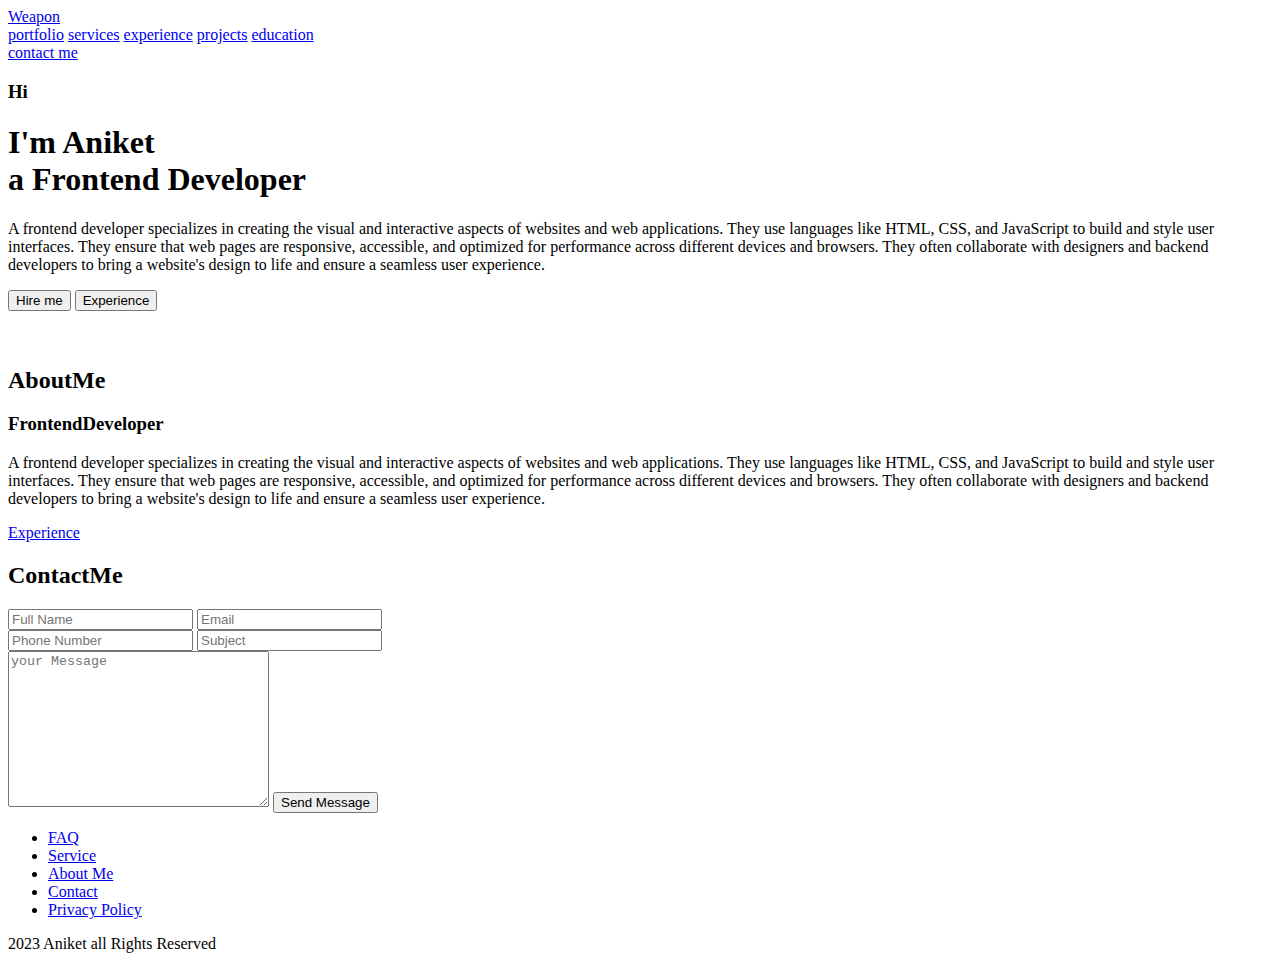
==== task 2/html code.html @ 9d60fb15 "Add files via upload" ====
<!DOCTYPE html>
<html lang="en">
    <head>
        <meta charset="UTF=8">
        <meta name="viewport"
        content="width=device-width,initial-scale=1.0">
        <title>simple portfolio</title>
        <link rel="stylesheet" href="style.css">

    </head>
    <body>
        <header class="header">
            <a href="#" class="logo"><span>Wea</span>pon</a>
            <nav class="navbar">
                <a href="#" class="active">portfolio</a>
                <a href="#">services</a>
                <a href="#">experience</a>
                <a href="#">projects</a>
                <a href="#">education</a>
            </nav>
            <a href="#" class="contact">contact me</a>
        </header>
        <section class="home">
            <div class="home-content">
                <h3>Hi</h3>
                <h1>I'm <span>Aniket<br></span>a Frontend Developer</h1>
             <p>
                A frontend developer specializes in creating the visual and interactive aspects of websites and web applications. They use languages like HTML, CSS, and JavaScript to build and style user interfaces. They ensure that web pages are responsive, accessible, and optimized for performance across different devices and browsers. They often collaborate with designers and backend developers to bring a website's design to life and ensure a seamless user experience.
             </p>
             <div class="btn-box">
                <button class="btn-1">Hire me</button>
                <button class="btn-2">Experience</button>
             </div>
            </div>
            <div class="img-box">
                <img src="image.jpg" alt="">
            </div>
        </section>
        <section class="about">
            <div class="about-img">
                <img src="image.jpg" alt="">
            </div>
            <div class="about-content">
                <h2 class="heading">About<span>Me</span></h2>
                <h3>Frontend<span>Developer</span></h3>
                <p>
                    A frontend developer specializes in creating the visual and interactive aspects of websites and web applications. They use languages like HTML, CSS, and JavaScript to build and style user interfaces. They ensure that web pages are responsive, accessible, and optimized for performance across different devices and browsers. They often collaborate with designers and backend developers to bring a website's design to life and ensure a seamless user experience.   
                </p>
                <a href="#" class="btn-2">Experience</a>
            </div>
        </section>
        <section class="contact-form">
            <h2 clas="contact-me">Contact<span>Me</span></h2>
            <form action="#">
                <div class="input.box">
                    <input type="text" placeholder="Full Name">
                    <input type="email"
                    placeholder="Email">
                </div>
                <div class="input.box">
                    <input type="number" 
                    placeholder="Phone Number">
                    <input type="text"
                    placeholder="Subject">
                </div>
                <textarea name="" id="" cols="30" rows="10" placeholder="your Message"></textarea>
                <input type="submit" value="Send Message" class="btn-1">
            </form>
        </section>
        <footer class="footer">
            <div class="Social">
                <a href="#"><i class=' https://github.com/'></i></a>
                <a href="#"><i class='bx bxl-linkedin-square'></i></a>
               
            </div>
            <ul class="list">
                <li>
                    <a href="#">FAQ</a>
                </li>
                <li>
                    <a href="#">Service</a>
                </li>
                <li>
                    <a href="#">About Me</a>
                </li>
                <li>
                    <a href="#">Contact</a>
                </li>
                <li>
                    <a href="#">Privacy Policy</a>
                </li>
            </ul>
            <p calss="copyright">2023 Aniket all Rights Reserved</p>
        </footer>
    </body>
</html>
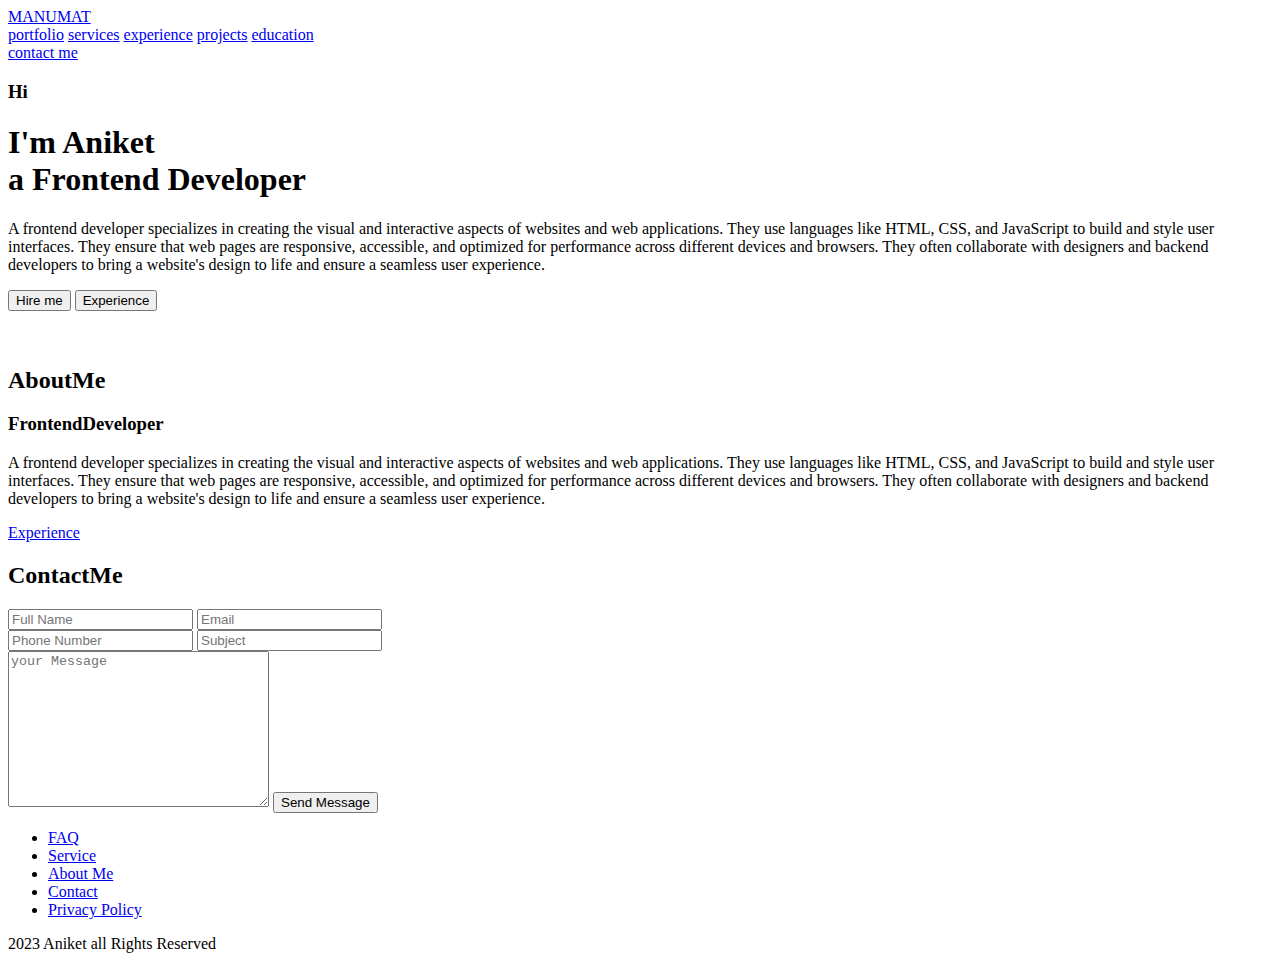
==== commit a9a87a60: "Update html code.html" ====
--- a/task 2/html code.html
+++ b/task 2/html code.html
@@ -10,7 +10,7 @@
     </head>
     <body>
         <header class="header">
-            <a href="#" class="logo"><span>Wea</span>pon</a>
+            <a href="#" class="logo"><span>MANU</span>MAT</a>
             <nav class="navbar">
                 <a href="#" class="active">portfolio</a>
                 <a href="#">services</a>
@@ -93,4 +93,4 @@
             <p calss="copyright">2023 Aniket all Rights Reserved</p>
         </footer>
     </body>
-</html>+</html>
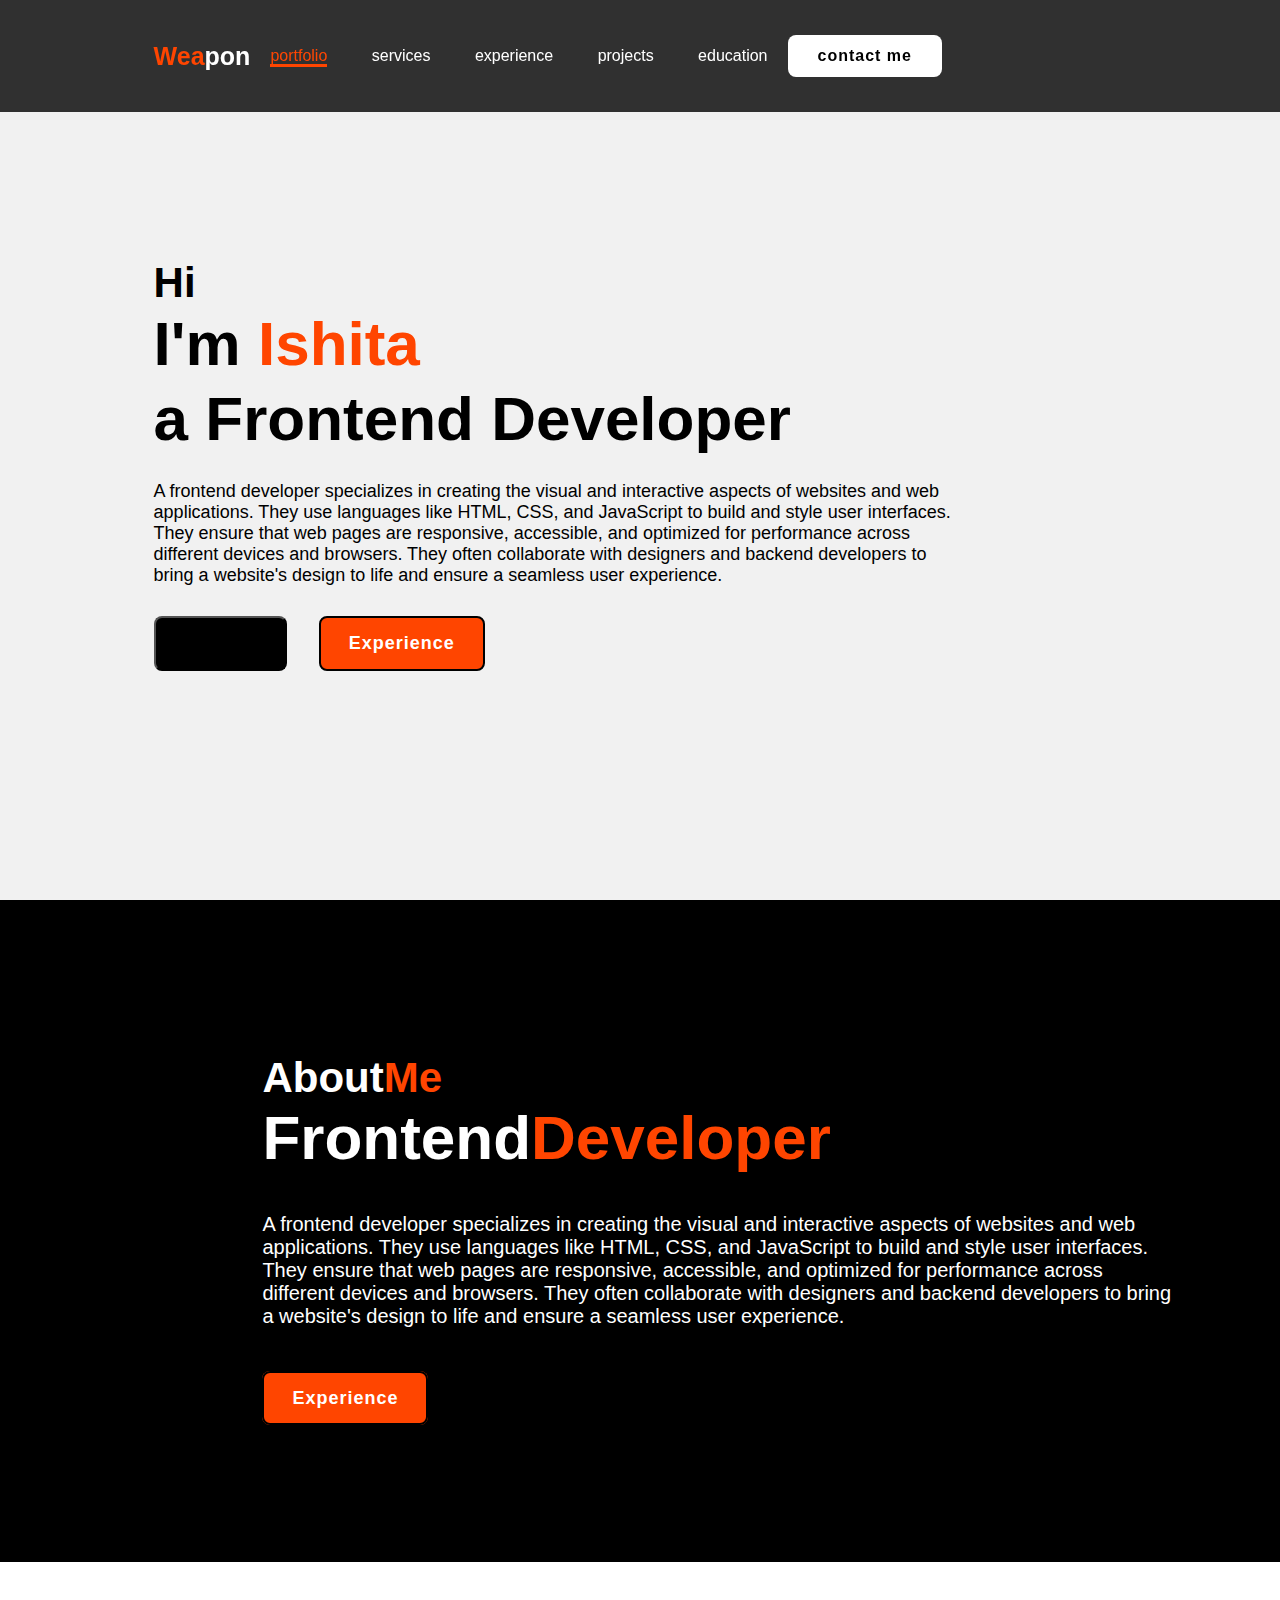
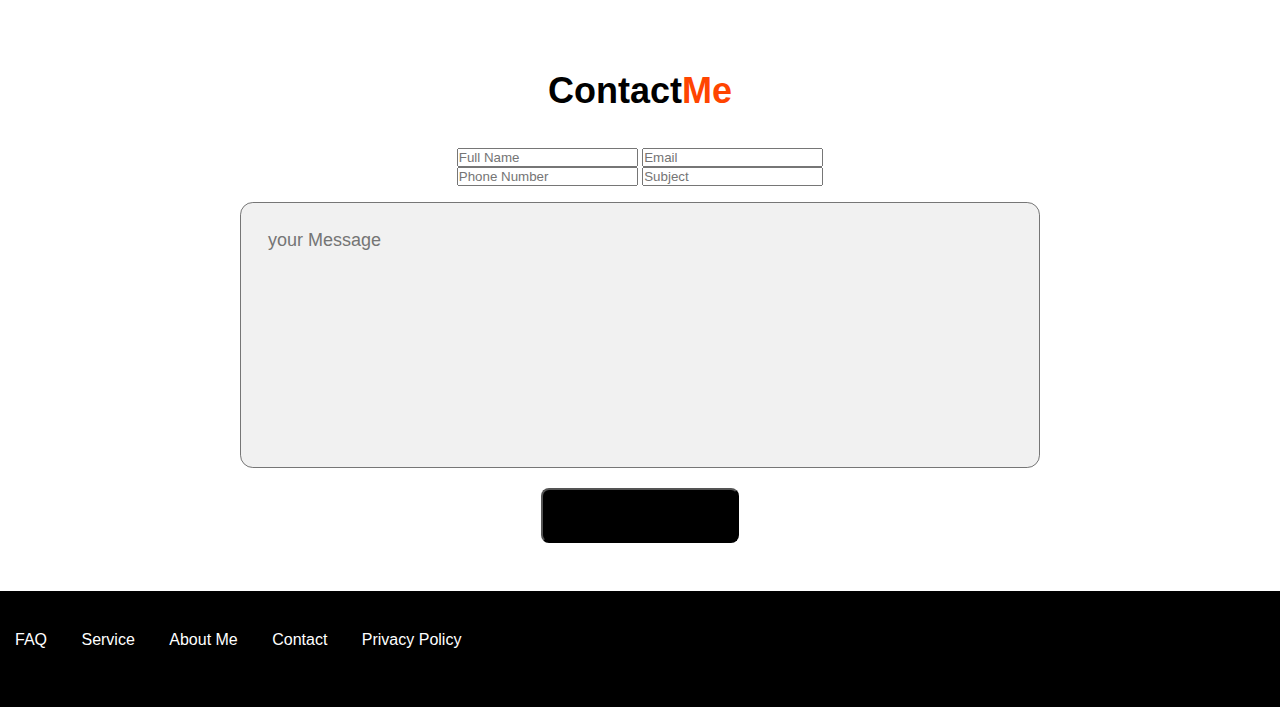
==== commit a1c92377: "Add files via upload" ====
--- a/task 2/html code.html
+++ b/task 2/html code.html
@@ -5,12 +5,12 @@
         <meta name="viewport"
         content="width=device-width,initial-scale=1.0">
         <title>simple portfolio</title>
-        <link rel="stylesheet" href="style.css">
+        <link rel="stylesheet" href="css code.css">
 
     </head>
     <body>
         <header class="header">
-            <a href="#" class="logo"><span>MANU</span>MAT</a>
+            <a href="#" class="logo"><span>Wea</span>pon</a>
             <nav class="navbar">
                 <a href="#" class="active">portfolio</a>
                 <a href="#">services</a>
@@ -23,7 +23,7 @@
         <section class="home">
             <div class="home-content">
                 <h3>Hi</h3>
-                <h1>I'm <span>Aniket<br></span>a Frontend Developer</h1>
+                <h1>I'm <span>Ishita<br></span>a Frontend Developer</h1>
              <p>
                 A frontend developer specializes in creating the visual and interactive aspects of websites and web applications. They use languages like HTML, CSS, and JavaScript to build and style user interfaces. They ensure that web pages are responsive, accessible, and optimized for performance across different devices and browsers. They often collaborate with designers and backend developers to bring a website's design to life and ensure a seamless user experience.
              </p>
@@ -90,7 +90,7 @@
                     <a href="#">Privacy Policy</a>
                 </li>
             </ul>
-            <p calss="copyright">2023 Aniket all Rights Reserved</p>
+            <p calss="copyright">2024 Ishita all Rights Reserved</p>
         </footer>
     </body>
-</html>
+</html>--- a/task 2/css code.css
+++ b/task 2/css code.css
@@ -0,0 +1,277 @@
+*{
+    margin: 0;
+    padding: 0;
+    box-sizing:border-box;
+    font-family:'Poppins',sans-serif;
+    text-decoration:none;
+    list-style:none;
+
+}
+.header{
+    position: fixed;
+    top:0;
+    left:0;
+    width:100%;
+    padding: 35px 12%;
+    background:rgba(0,0,0,0.8);
+    backdrop-filter:blur(10px);
+    display:flex;
+    justify-content:space-betwen;
+    align-items:center;
+    z-index:100%;
+}
+.logo{
+    font-size:25px;
+    color:white;
+    font-weight:600;
+    transition:0.3s ease;
+
+}
+.logo:hover{
+    color:orangered;
+    text-shadow:0 0 25px orangered;
+    transform:scale(1.1);
+
+}
+span{
+    color:orangered;
+}
+.navbar a{
+    font: size 18px;
+    color:white;
+    font-weight: 500;
+    margin:0 20px;
+    border-bottom:3px solid transparent;
+    transition:0.3s ease;
+
+}
+.navbar a:hover,
+.navbar a.active{
+    color:orangered;
+    border-bottom:3px solid orangered;
+
+}
+.contact{
+    padding: 10px 28px;
+    background-color:white;
+    color:black;
+    border:2px solid transparent;
+    border-radius:8px;
+    font-size: 16px;
+    letter-spacing:1px;
+    font-weight:600;
+    transition:0.3s ease;
+}
+.contact:hover{
+    background-color:orangered;
+    box-shadow:0 0 25px orangered;
+    color:white;
+
+}
+.home{
+    width: 100%;
+    min-height:100vh;
+    background:rgb(241,241,241);
+    display:flex;
+    align-items:center;
+    gap:7em;
+    padding: 30px 12% 0;
+
+}
+.home-content{
+    max-width:800px;
+
+}
+.home-content h3{
+    font-size:42px;
+}
+.home-content h1{
+    font-size:62px;
+    line-height: 1.2;
+}
+.home-content p{
+    font-size:18px;
+    margin:25px 0 30px;
+}
+.btn-box{
+    width: 345px;
+    display:flex;
+    gap:2em
+}
+.btn-1{
+    padding: 15px 28px;
+    background-color:black;
+    border:2px solid transition;
+    border-radius:8px;
+    font-size:18px;
+    letter-spacing:1px;
+    font-weight:600;
+    transition:0.3s ease;
+    cursor:pointer;
+
+
+}
+.btn-1:hover{
+    background-color:white;
+    color:black;
+    border:2px solid black;
+
+}
+
+.btn-2{
+    padding: 15px 28px;
+    background-color:orangered;
+    color:white;
+    border:2px solid black;
+    border-radius:8px;
+    font-size:18px;
+    letter-spacing:1px;
+    font-weight:600;
+    transition:0.3s ease;
+    cursor:pointer;
+
+
+}
+.btn-2:hover{
+    background-color:white;
+    color:orangered;
+
+
+}
+.img-box img{
+    border-radius:50%;
+    width:550px;
+
+}
+::-webkit-scrollbar{
+    width:15px;
+}
+::-webkit-scrollbar-thumb{
+    background-color:orangered;
+}
+::-webkit-scrollbar-track{
+    background-color:rgba(0,0,0,0.6);
+    width:50px;
+}
+.about{
+    display: flex;
+    justify-content:center;
+    align-items:center;
+    padding: 12% 8%;
+    gap:10em;
+    background:black;
+
+}
+.about-img img{
+    position:relation;
+    width:558px;
+    box-shadow: 0 0 25px orangered;
+
+    border-radius:50px;
+}
+.about-content h2{
+    text-align:left;
+    color:white;
+    font-size:42px;
+
+}
+.about-content h3{
+    font-size:62px;
+    color:white;
+
+}
+.about-content p{
+color:white;
+font-size:20px;
+margin:2em 0 3em;
+}
+.contact-form h2{
+    text-align:center;
+    margin-top:3em;
+    margin-bottom:1em;
+    font-size:36px;
+
+}
+.contact-form form{
+    max-width:50em;
+    margin:1rem auto;
+    text-align:center;
+    margin-bottom:3em;
+}
+.contact-form form .input-box{
+    display:flex;
+    justify-content:center;
+    flex-wrap:wrap;
+}
+.contact-form form.input-box input,
+.contact-form form textarea{
+    width:100%;
+    padding: 1.5em;
+    font-size:18px;
+    color:black;
+    background:rgb(241,241,241);
+    border-radius:.8rem;
+    margin:1rem 0;
+    resize:none;
+}
+.footer{
+    position:relation;
+    bottom:0;
+    width:100%;
+    padding: 40px 0;
+    background-color:black;
+
+}
+.footer-social{
+    text-align:center;
+    padding-bottom:25px ;
+    color:white;
+
+}
+.footer.social a{
+    font-size:24px;
+    color:white;
+    border:2px solid orangered;
+    width:40px;
+    height:40px;
+    line-height:38px;
+    display:inline-block;
+    text-align:center;
+    border-radius:50%;
+    margin:0 8px;
+    box-shadow:inset 0 0 10px orangered ;
+    transition:0.3s ease;
+}
+.footer.social a:hover{
+    transform:scale(1.2)translator(-10px);
+    color:orangered;
+    border:2px solid orangered;
+}
+.footet ul{
+    margin-top:0;
+    padding: 0;
+    font-size: 18px;
+    line-height: 1.6;
+    margin-bottom: 0;
+    text-align:center;
+}
+.footer ul li a{
+    color:white;
+    border-bottom:3px solid transparent;
+    transition:0.3s ease;
+}
+.footer ul li a:hover{
+    
+    border-bottom:3px solid orangered;
+}
+.footer ul li{
+display:inline-block;
+padding: 0 15px;
+}
+.footer.copyright{
+    margin-top:15px;
+    text-align:center;
+    font-size:12px;
+    color:white;
+
+}